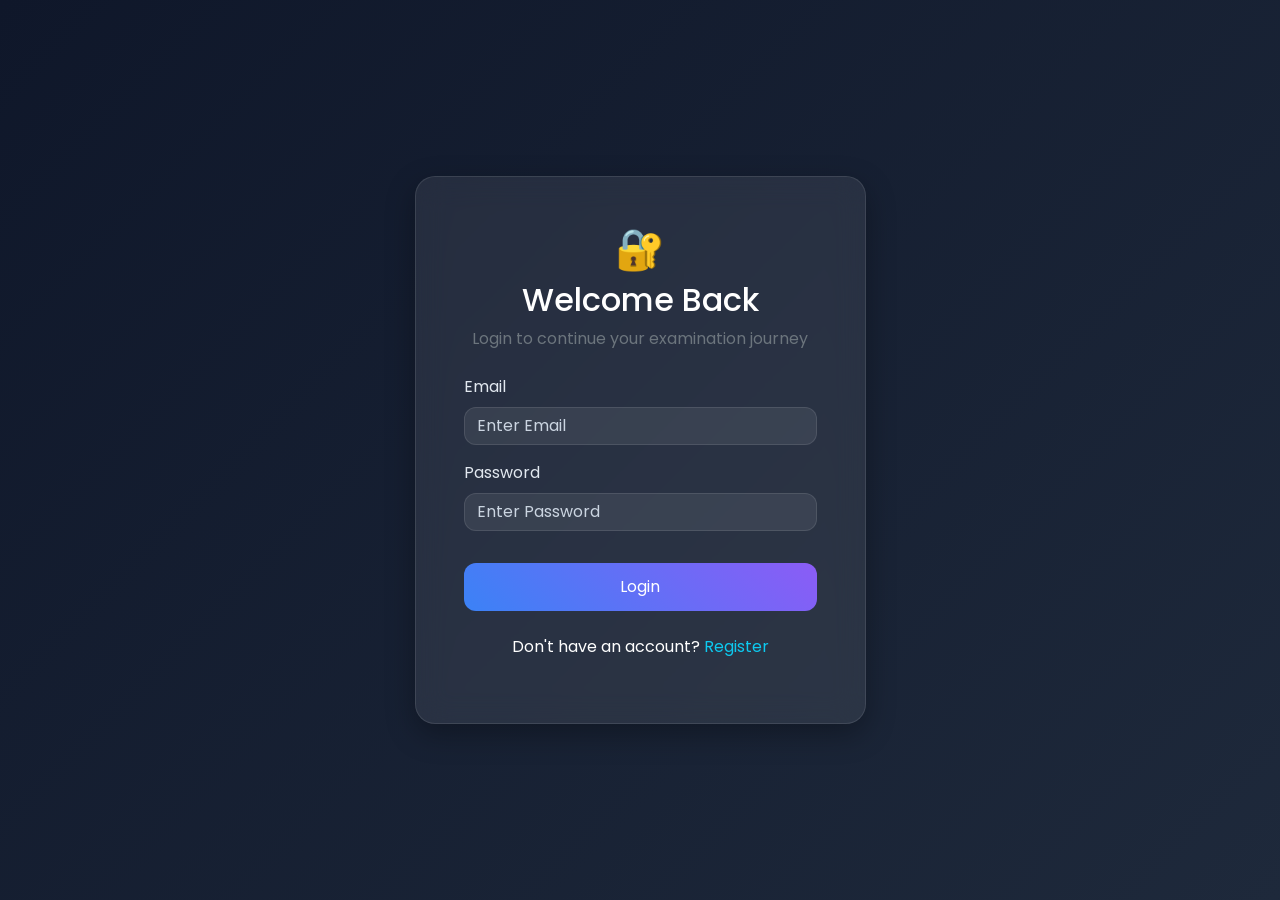
==== SmartExamSystem/wwwroot/admin-dashboard.html @ df854797 "Completed Smart Exam System updates" ====
﻿<!DOCTYPE html>

<html lang="en">
<head>

    <meta charset="UTF-8">
    <meta name="viewport" content="width=device-width, initial-scale=1.0">

    <title>Admin Dashboard</title>

    <link href="https://cdn.jsdelivr.net/npm/bootstrap@5.3.3/dist/css/bootstrap.min.css" rel="stylesheet">

    <link rel="stylesheet" href="https://cdn.jsdelivr.net/npm/bootstrap-icons@1.11.3/font/bootstrap-icons.min.css">

    <link rel="stylesheet" href="css/style.css">

    <style>

        .hidden-section {
            display: none;
        }

        .admin-content {
            padding: 30px;
        }

        .sidebar {
            background: #111827;
            min-height: 100vh;
            padding: 20px;
        }

            .sidebar h3 {
                color: white;
            }

            .sidebar a {
                display: block;
                padding: 12px;
                margin-bottom: 10px;
                text-decoration: none;
                color: white;
                border-radius: 10px;
                transition: .3s;
            }

                .sidebar a:hover {
                    background: #1f2937;
                }
    </style>

</head>

<body>

    <div class="container-fluid">

        <div class="row">

            <!-- SIDEBAR -->

            <div class="col-md-2 sidebar">

                <h3 class="mb-4">
                    ⚙️ Admin Panel
                </h3>

                <a href="#" onclick="showSection('dashboard')">
                    📊 Dashboard
                </a>

                <a href="#" onclick="showSection('exam')">
                    📝 Create Exam
                </a>

                <a href="#" onclick="showSection('question')">
                    ❓ Add Question
                </a>

                <a href="#" onclick="showSection('import')">
                    📂 Import Excel
                </a>

                <a href="#" onclick="logout()">
                    🚪 Logout
                </a>

            </div>

            <!-- MAIN CONTENT -->

            <div class="col-md-10 admin-content">

                <!-- DASHBOARD -->

                <div id="dashboard" class="hidden-section" style="display:block;">

                    <h2 class="mb-4">
                        📊 Dashboard Overview
                    </h2>

                    <div class="row">

                        <div class="col-md-4 mb-4">

                            <div class="stats-card">

                                <h2 id="examCount">0</h2>

                                <p>Total Exams</p>

                            </div>

                        </div>

                        <div class="col-md-4 mb-4">

                            <div class="stats-card">

                                <h2>∞</h2>

                                <p>Questions</p>

                            </div>

                        </div>

                        <div class="col-md-4 mb-4">

                            <div class="stats-card">

                                <h2>🎓</h2>

                                <p>Students</p>

                            </div>

                        </div>

                    </div>

                    <div class="card-custom p-4">

                        <h3 class="mb-4">
                            📚 Available Exams
                        </h3>

                        <div id="examList">

                            <!-- Loaded from API -->

                        </div>

                    </div>

                </div>

                <!-- CREATE EXAM -->

                <div id="exam" class="hidden-section">

                    <div class="card-custom p-4">

                        <h2 class="mb-4">
                            📝 Create New Exam
                        </h2>

                        <input id="title"
                               class="form-control mb-3"
                               placeholder="Exam Title">

                        <input id="description"
                               class="form-control mb-3"
                               placeholder="Exam Description">

                        <input id="duration"
                               type="number"
                               class="form-control mb-3"
                               placeholder="Duration In Minutes">

                        <button class="btn btn-primary"
                                onclick="createExam()">

                            Create Exam

                        </button>

                    </div>

                </div>

                <!-- ADD QUESTION -->

                <div id="question" class="hidden-section">

                    <div class="card-custom p-4">

                        <h2 class="mb-4">
                            ❓ Add Question
                        </h2>

                        <input id="questionText"
                               class="form-control mb-3"
                               placeholder="Question Text">

                        <input id="optionA"
                               class="form-control mb-3"
                               placeholder="Option A">

                        <input id="optionB"
                               class="form-control mb-3"
                               placeholder="Option B">

                        <input id="optionC"
                               class="form-control mb-3"
                               placeholder="Option C">

                        <input id="optionD"
                               class="form-control mb-3"
                               placeholder="Option D">

                        <input id="correctAnswer"
                               class="form-control mb-3"
                               placeholder="Correct Answer">

                        <input id="examId"
                               type="number"
                               class="form-control mb-3"
                               placeholder="Exam ID">

                        <button class="btn btn-success"
                                onclick="addQuestion()">

                            Add Question

                        </button>

                    </div>

                </div>

                <!-- IMPORT EXCEL -->

                <div id="import" class="hidden-section">

                    <div class="card-custom p-4">

                        <h2 class="mb-4">
                            📂 Import Questions From Excel
                        </h2>

                        <p class="text-secondary">
                            Upload an Excel file containing multiple questions.
                        </p>

                        <input type="file"
                               id="excelFile"
                               accept=".xlsx,.xls"
                               class="form-control mb-3">

                        <button class="btn btn-success"
                                onclick="uploadExcel()">

                            📤 Import Questions

                        </button>

                        <hr>

                        <h5>Excel Format</h5>

                        <table class="table table-bordered">

                            <thead>

                                <tr>
                                    <th>ExamTitle</th>
                                    <th>QuestionText</th>
                                    <th>OptionA</th>
                                    <th>OptionB</th>
                                    <th>OptionC</th>
                                    <th>OptionD</th>
                                    <th>CorrectAnswer</th>
                                </tr>

                            </thead>

                        </table>

                    </div>

                </div>
            </div>

        </div>

    </div>

    <script src="js/admin.js"></script>

</body>

</html>
---- SmartExamSystem/wwwroot/css/style.css ----
﻿/* Google Font */
@import url('https://fonts.googleapis.com/css2?family=Poppins:wght@300;400;500;600;700&display=swap');

* {
    margin: 0;
    padding: 0;
    box-sizing: border-box;
    font-family: 'Poppins',sans-serif;
}

body {
    background: linear-gradient(135deg,#0f172a,#1e293b);
    color: white;
    min-height: 100vh;
}

/* Navbar */

.navbar {
    background: rgba(255,255,255,.05);
    backdrop-filter: blur(10px);
    border-bottom: 1px solid rgba(255,255,255,.1);
}

.navbar-brand {
    font-size: 24px;
    font-weight: 700;
    color: white !important;
}

/* Hero */

.hero {
    min-height: 100vh;
    display: flex;
    flex-direction: column;
    justify-content: center;
    align-items: center;
    text-align: center;
    padding: 20px;
}

    .hero h1 {
        font-size: 4rem;
        font-weight: 700;
        margin-bottom: 20px;
    }

    .hero p {
        font-size: 1.2rem;
        color: #cbd5e1;
        margin-bottom: 30px;
    }

/* Buttons */

.btn-primary {
    background: linear-gradient(45deg,#3b82f6,#8b5cf6);
    border: none;
    border-radius: 12px;
    padding: 12px 25px;
}

.btn-success {
    background: linear-gradient(45deg,#22c55e,#16a34a);
    border: none;
    border-radius: 12px;
}

.btn-danger {
    border-radius: 12px;
}

.btn:hover {
    transform: translateY(-2px);
    transition: .3s;
}

/* Glass Cards */

.card-custom {
    background: rgba(255,255,255,.08);
    backdrop-filter: blur(15px);
    border: 1px solid rgba(255,255,255,.1);
    border-radius: 20px;
    box-shadow: 0 10px 30px rgba(0,0,0,.3);
    color: white;
}

/* Inputs */

.form-control,
.form-select {
    background: rgba(255,255,255,.08);
    border: 1px solid rgba(255,255,255,.1);
    color: white;
    border-radius: 12px;
}

    .form-control:focus,
    .form-select:focus {
        background: rgba(255,255,255,.12);
        color: white;
        box-shadow: none;
        border-color: #3b82f6;
    }

    .form-control::placeholder {
        color: #cbd5e1;
    }

/* Dashboard Cards */

.stats-card {
    background: rgba(255,255,255,.08);
    border-radius: 20px;
    padding: 25px;
    text-align: center;
    transition: .3s;
}

    .stats-card:hover {
        transform: translateY(-5px);
    }

    .stats-card h2 {
        font-size: 32px;
        font-weight: 700;
    }

    .stats-card p {
        color: #cbd5e1;
    }

/* Exam Cards */

.exam-card {
    background: rgba(255,255,255,.08);
    backdrop-filter: blur(15px);
    border-radius: 20px;
    padding: 20px;
    margin-bottom: 20px;
    transition: .3s;
}

    .exam-card:hover {
        transform: translateY(-5px);
    }

    .exam-card h3 {
        margin-bottom: 10px;
    }

/* Question Box */

.question-box {
    background: rgba(255,255,255,.08);
    border-radius: 20px;
    padding: 25px;
    margin-bottom: 20px;
}

    .question-box label {
        display: block;
        padding: 10px;
        margin-top: 10px;
        border-radius: 10px;
        background: rgba(255,255,255,.05);
    }

/* Timer */

.timer {
    position: fixed;
    top: 20px;
    right: 20px;
    background: #ef4444;
    padding: 15px 25px;
    border-radius: 15px;
    font-size: 22px;
    font-weight: bold;
    z-index: 999;
}

/* Result */

.result-box {
    background: rgba(255,255,255,.08);
    padding: 40px;
    border-radius: 20px;
    text-align: center;
}

.pass {
    color: #22c55e;
    font-size: 32px;
    font-weight: bold;
}

.fail {
    color: #ef4444;
    font-size: 32px;
    font-weight: bold;
}

/* Sidebar */

.sidebar {
    min-height: 100vh;
    background: #111827;
    padding: 20px;
}

    .sidebar a {
        display: block;
        color: white;
        text-decoration: none;
        padding: 12px;
        margin-bottom: 10px;
        border-radius: 10px;
    }

        .sidebar a:hover
        /* Tables */
        table {
            color: white !important;
        }

/* Responsive */

@media(max-width:768px) {

    .hero h1 {
        font-size: 2.5rem;
    }

    .timer {
        font-size: 18px;
    }
}
.vh-100 {
    min-height: 100vh;
}

label {
    margin-bottom: 8px;
    display: block;
    color: #e2e8f0;
}

a {
    text-decoration: none;
}

.question-box {
    background: rgba(255,255,255,.08);
    backdrop-filter: blur(15px);
    border-radius: 20px;
    padding: 25px;
    margin-bottom: 20px;
    box-shadow: 0 8px 25px rgba(0,0,0,.2);
}

    .question-box h5,
    .question-box h3 {
        margin-bottom: 20px;
    }

    .question-box label {
        display: block;
        padding: 12px 15px;
        margin-bottom: 10px;
        border-radius: 12px;
        background: rgba(255,255,255,.05);
        cursor: pointer;
        transition: .3s;
    }

        .question-box label:hover {
            background: rgba(59,130,246,.2);
        }

    .question-box input[type="radio"] {
        margin-right: 10px;
    }

.alert-warning {
    border-radius: 15px;
}
.result-box {
    padding: 50px;
    text-align: center;
}

.pass {
    color: #22c55e;
    font-size: 36px;
    font-weight: bold;
}

.fail {
    color: #ef4444;
    font-size: 36px;
    font-weight: bold;
}


.stats-card {
    transition: all .4s ease;
}

    .stats-card:hover {
        transform: translateY(-10px) scale(1.03);
    }

.exam-card {
    transition: all .4s ease;
}

    .exam-card:hover {
        transform: translateY(-8px);
    }

.btn {
    transition: all .3s ease;
}

    .btn:hover {
        transform: translateY(-2px);
    }

.card-custom {
    animation: fadeIn .7s ease;
}

@keyframes fadeIn {

    from {
        opacity: 0;
        transform: translateY(20px);
    }

    to {
        opacity: 1;
        transform: translateY(0);
    }
}
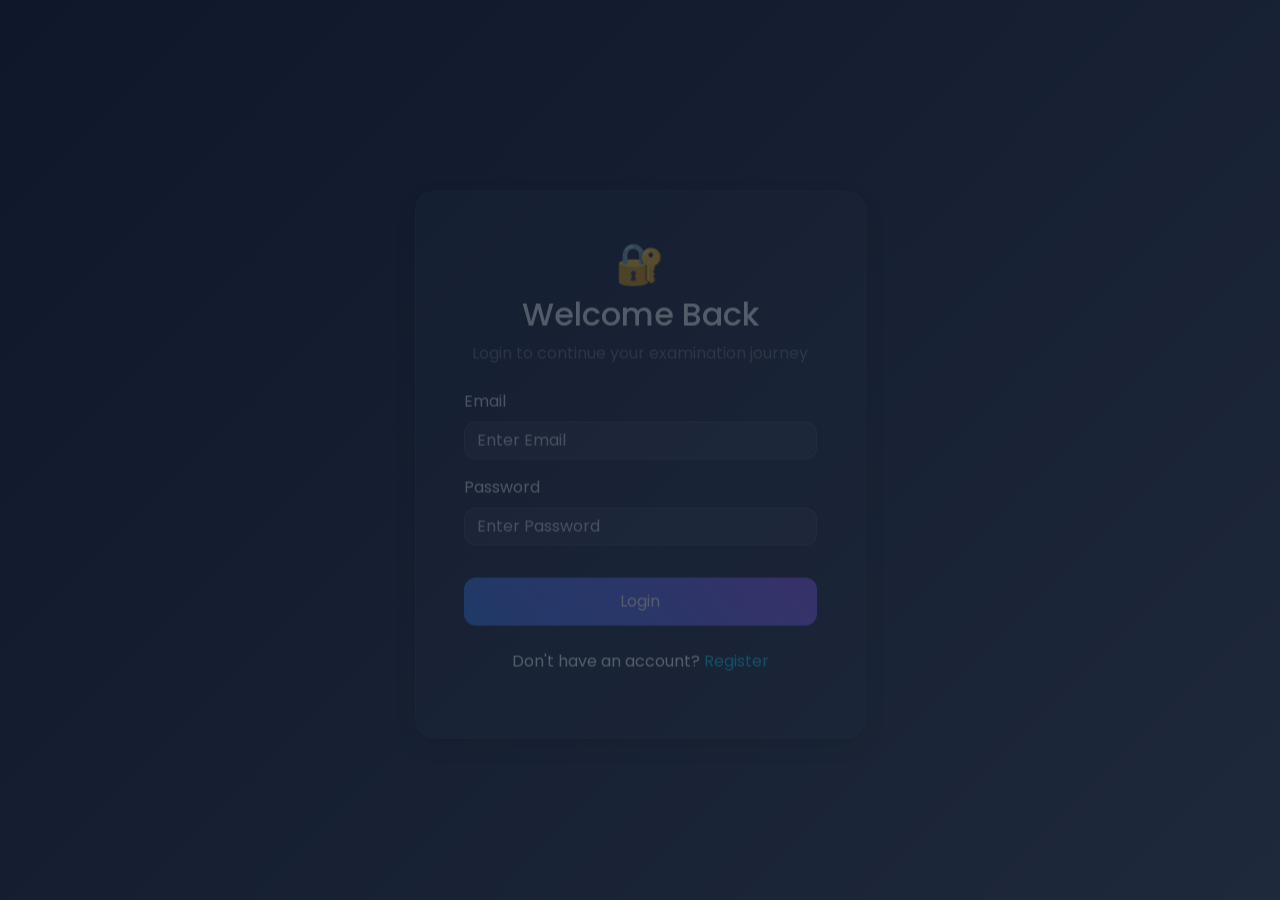
==== commit 6f68ac5e: "Added admin result page" ====
--- a/SmartExamSystem/wwwroot/admin-dashboard.html
+++ b/SmartExamSystem/wwwroot/admin-dashboard.html
@@ -14,40 +14,6 @@
 
     <link rel="stylesheet" href="css/style.css">
 
-    <style>
-
-        .hidden-section {
-            display: none;
-        }
-
-        .admin-content {
-            padding: 30px;
-        }
-
-        .sidebar {
-            background: #111827;
-            min-height: 100vh;
-            padding: 20px;
-        }
-
-            .sidebar h3 {
-                color: white;
-            }
-
-            .sidebar a {
-                display: block;
-                padding: 12px;
-                margin-bottom: 10px;
-                text-decoration: none;
-                color: white;
-                border-radius: 10px;
-                transition: .3s;
-            }
-
-                .sidebar a:hover {
-                    background: #1f2937;
-                }
-    </style>
 
 </head>
 
@@ -58,10 +24,9 @@
         <div class="row">
 
             <!-- SIDEBAR -->
-
             <div class="col-md-2 sidebar">
 
-                <h3 class="mb-4">
+                <h3 class="mb-4 text-center">
                     ⚙️ Admin Panel
                 </h3>
 
@@ -81,6 +46,14 @@
                     📂 Import Excel
                 </a>
 
+                <a href="admin-questions.html">
+                    📋 View Questions
+                </a>
+
+                <a href="admin-results.html">
+                    📈 View Results
+                </a>
+
                 <a href="#" onclick="logout()">
                     🚪 Logout
                 </a>
@@ -88,214 +61,217 @@
             </div>
 
             <!-- MAIN CONTENT -->
-
             <div class="col-md-10 admin-content">
 
-                <!-- DASHBOARD -->
-
-                <div id="dashboard" class="hidden-section" style="display:block;">
-
-                    <h2 class="mb-4">
-                        📊 Dashboard Overview
-                    </h2>
-
-                    <div class="row">
-
-                        <div class="col-md-4 mb-4">
-
-                            <div class="stats-card">
-
-                                <h2 id="examCount">0</h2>
-
-                                <p>Total Exams</p>
-
-                            </div>
-
-                        </div>
-
-                        <div class="col-md-4 mb-4">
-
-                            <div class="stats-card">
-
-                                <h2>∞</h2>
-
-                                <p>Questions</p>
-
-                            </div>
-
-                        </div>
-
-                        <div class="col-md-4 mb-4">
-
-                            <div class="stats-card">
-
-                                <h2>🎓</h2>
-
-                                <p>Students</p>
-
-                            </div>
-
-                        </div>
-
-                    </div>
-
-                    <div class="card-custom p-4">
-
-                        <h3 class="mb-4">
-                            📚 Available Exams
-                        </h3>
-
-                        <div id="examList">
-
-                            <!-- Loaded from API -->
-
-                        </div>
-
-                    </div>
-
+                <!-- MAIN CONTENT -->
+
+                <div class="col-md-10 admin-content">
+
+                    <!-- DASHBOARD -->
+
+                    <div id="dashboard" class="hidden-section" style="display:block;">
+
+                        <h2 class="mb-4">
+                            📊 Dashboard Overview
+                        </h2>
+
+                        <div class="row">
+
+                            <div class="col-md-4 mb-4">
+
+                                <div class="stats-card">
+
+                                    <h2 id="examCount">0</h2>
+
+                                    <p>Total Exams</p>
+
+                                </div>
+
+                            </div>
+
+                            <div class="col-md-4 mb-4">
+
+                                <div class="stats-card">
+
+                                    <h2 id="questionCount">0</h2>
+
+                                    <p>Questions</p>
+
+                                </div>
+
+                            </div>
+
+                            <div class="col-md-4 mb-4">
+
+                                <div class="stats-card">
+
+                                    <h2>🎓</h2>
+
+                                    <p>Students</p>
+
+                                </div>
+
+                            </div>
+
+                        </div>
+
+                        <div class="card-custom p-4">
+
+                            <h3 class="mb-4">
+                                📚 Available Exams
+                            </h3>
+
+                            <div id="examList">
+
+                                <!-- Loaded from API -->
+
+                            </div>
+
+                        </div>
+
+                    </div>
+
+                    <!-- CREATE EXAM -->
+
+                    <div id="exam" class="hidden-section">
+
+                        <div class="card-custom p-4">
+
+                            <h2 class="mb-4">
+                                📝 Create New Exam
+                            </h2>
+
+                            <input id="title"
+                                   class="form-control mb-3"
+                                   placeholder="Exam Title">
+
+                            <input id="description"
+                                   class="form-control mb-3"
+                                   placeholder="Exam Description">
+
+                            <input id="duration"
+                                   type="number"
+                                   class="form-control mb-3"
+                                   placeholder="Duration In Minutes">
+
+                            <button class="btn btn-primary"
+                                    onclick="createExam()">
+
+                                Create Exam
+
+                            </button>
+
+                        </div>
+
+                    </div>
+
+                    <!-- ADD QUESTION -->
+
+                    <div id="question" class="hidden-section">
+
+                        <div class="card-custom p-4">
+
+                            <h2 class="mb-4">
+                                ❓ Add Question
+                            </h2>
+
+                            <input id="questionText"
+                                   class="form-control mb-3"
+                                   placeholder="Question Text">
+
+                            <input id="optionA"
+                                   class="form-control mb-3"
+                                   placeholder="Option A">
+
+                            <input id="optionB"
+                                   class="form-control mb-3"
+                                   placeholder="Option B">
+
+                            <input id="optionC"
+                                   class="form-control mb-3"
+                                   placeholder="Option C">
+
+                            <input id="optionD"
+                                   class="form-control mb-3"
+                                   placeholder="Option D">
+
+                            <input id="correctAnswer"
+                                   class="form-control mb-3"
+                                   placeholder="Correct Answer">
+
+                            <input id="examId"
+                                   type="number"
+                                   class="form-control mb-3"
+                                   placeholder="Exam ID">
+
+                            <button class="btn btn-success"
+                                    onclick="addQuestion()">
+
+                                Add Question
+
+                            </button>
+
+                        </div>
+
+                    </div>
+
+                    <!-- IMPORT EXCEL -->
+
+                    <div id="import" class="hidden-section">
+
+                        <div class="card-custom p-4">
+
+                            <h2 class="mb-4">
+                                📂 Import Questions From Excel
+                            </h2>
+
+                            <p class="text-secondary">
+                                Upload an Excel file containing multiple questions.
+                            </p>
+
+                            <input type="file"
+                                   id="excelFile"
+                                   accept=".xlsx,.xls"
+                                   class="form-control mb-3">
+
+                            <button class="btn btn-success"
+                                    onclick="uploadExcel()">
+
+                                📤 Import Questions
+
+                            </button>
+
+                            <hr>
+
+                            <h5>Excel Format</h5>
+
+                            <table class="table table-bordered">
+
+                                <thead>
+
+                                    <tr>
+                                        <th>ExamTitle</th>
+                                        <th>QuestionText</th>
+                                        <th>OptionA</th>
+                                        <th>OptionB</th>
+                                        <th>OptionC</th>
+                                        <th>OptionD</th>
+                                        <th>CorrectAnswer</th>
+                                    </tr>
+
+                                </thead>
+
+                            </table>
+
+                        </div>
+
+                    </div>
                 </div>
 
-                <!-- CREATE EXAM -->
-
-                <div id="exam" class="hidden-section">
-
-                    <div class="card-custom p-4">
-
-                        <h2 class="mb-4">
-                            📝 Create New Exam
-                        </h2>
-
-                        <input id="title"
-                               class="form-control mb-3"
-                               placeholder="Exam Title">
-
-                        <input id="description"
-                               class="form-control mb-3"
-                               placeholder="Exam Description">
-
-                        <input id="duration"
-                               type="number"
-                               class="form-control mb-3"
-                               placeholder="Duration In Minutes">
-
-                        <button class="btn btn-primary"
-                                onclick="createExam()">
-
-                            Create Exam
-
-                        </button>
-
-                    </div>
-
-                </div>
-
-                <!-- ADD QUESTION -->
-
-                <div id="question" class="hidden-section">
-
-                    <div class="card-custom p-4">
-
-                        <h2 class="mb-4">
-                            ❓ Add Question
-                        </h2>
-
-                        <input id="questionText"
-                               class="form-control mb-3"
-                               placeholder="Question Text">
-
-                        <input id="optionA"
-                               class="form-control mb-3"
-                               placeholder="Option A">
-
-                        <input id="optionB"
-                               class="form-control mb-3"
-                               placeholder="Option B">
-
-                        <input id="optionC"
-                               class="form-control mb-3"
-                               placeholder="Option C">
-
-                        <input id="optionD"
-                               class="form-control mb-3"
-                               placeholder="Option D">
-
-                        <input id="correctAnswer"
-                               class="form-control mb-3"
-                               placeholder="Correct Answer">
-
-                        <input id="examId"
-                               type="number"
-                               class="form-control mb-3"
-                               placeholder="Exam ID">
-
-                        <button class="btn btn-success"
-                                onclick="addQuestion()">
-
-                            Add Question
-
-                        </button>
-
-                    </div>
-
-                </div>
-
-                <!-- IMPORT EXCEL -->
-
-                <div id="import" class="hidden-section">
-
-                    <div class="card-custom p-4">
-
-                        <h2 class="mb-4">
-                            📂 Import Questions From Excel
-                        </h2>
-
-                        <p class="text-secondary">
-                            Upload an Excel file containing multiple questions.
-                        </p>
-
-                        <input type="file"
-                               id="excelFile"
-                               accept=".xlsx,.xls"
-                               class="form-control mb-3">
-
-                        <button class="btn btn-success"
-                                onclick="uploadExcel()">
-
-                            📤 Import Questions
-
-                        </button>
-
-                        <hr>
-
-                        <h5>Excel Format</h5>
-
-                        <table class="table table-bordered">
-
-                            <thead>
-
-                                <tr>
-                                    <th>ExamTitle</th>
-                                    <th>QuestionText</th>
-                                    <th>OptionA</th>
-                                    <th>OptionB</th>
-                                    <th>OptionC</th>
-                                    <th>OptionD</th>
-                                    <th>CorrectAnswer</th>
-                                </tr>
-
-                            </thead>
-
-                        </table>
-
-                    </div>
-
-                </div>
             </div>
 
         </div>
 
-    </div>
-
     <script src="js/admin.js"></script>
 
 </body>
--- a/SmartExamSystem/wwwroot/css/style.css
+++ b/SmartExamSystem/wwwroot/css/style.css
@@ -79,12 +79,11 @@
 /* Glass Cards */
 
 .card-custom {
-    background: rgba(255,255,255,.08);
-    backdrop-filter: blur(15px);
-    border: 1px solid rgba(255,255,255,.1);
-    border-radius: 20px;
-    box-shadow: 0 10px 30px rgba(0,0,0,.3);
-    color: white;
+    background: #1e293b;
+    border-radius: 20px;
+    padding: 25px;
+    border: 1px solid rgba(255,255,255,.05);
+    box-shadow: 0 8px 25px rgba(0,0,0,.25);
 }
 
 /* Inputs */
@@ -112,24 +111,28 @@
 /* Dashboard Cards */
 
 .stats-card {
-    background: rgba(255,255,255,.08);
-    border-radius: 20px;
-    padding: 25px;
+    background: linear-gradient(135deg,#1e293b,#334155);
+    border-radius: 20px;
+    padding: 30px;
     text-align: center;
-    transition: .3s;
+    color: white;
+    box-shadow: 0 10px 25px rgba(0,0,0,.25);
+    transition: all .3s ease;
 }
 
     .stats-card:hover {
-        transform: translateY(-5px);
+        transform: translateY(-8px);
     }
 
     .stats-card h2 {
-        font-size: 32px;
+        font-size: 40px;
         font-weight: 700;
+        margin-bottom: 10px;
     }
 
     .stats-card p {
         color: #cbd5e1;
+        margin: 0;
     }
 
 /* Exam Cards */
@@ -206,24 +209,32 @@
 /* Sidebar */
 
 .sidebar {
+    background: #0f172a;
     min-height: 100vh;
-    background: #111827;
-    padding: 20px;
-}
+    padding: 25px;
+    border-right: 1px solid rgba(255,255,255,.08);
+}
+
+    .sidebar h3 {
+        color: #fff;
+        font-weight: 700;
+        margin-bottom: 30px;
+    }
 
     .sidebar a {
         display: block;
-        color: white;
-        text-decoration: none;
-        padding: 12px;
+        color: #cbd5e1;
+        padding: 14px 16px;
         margin-bottom: 10px;
-        border-radius: 10px;
-    }
-
-        .sidebar a:hover
-        /* Tables */
-        table {
-            color: white !important;
+        border-radius: 12px;
+        transition: all .3s ease;
+        font-weight: 500;
+    }
+
+        .sidebar a:hover {
+            background: #1e293b;
+            color: white;
+            transform: translateX(5px);
         }
 
 /* Responsive */
@@ -344,4 +355,15 @@
         opacity: 1;
         transform: translateY(0);
     }
-}+}
+.table {
+    color: white;
+}
+
+    .table thead {
+        background: #334155;
+    }
+
+    .table tbody tr:hover {
+        background: rgba(255,255,255,.05);
+    }
